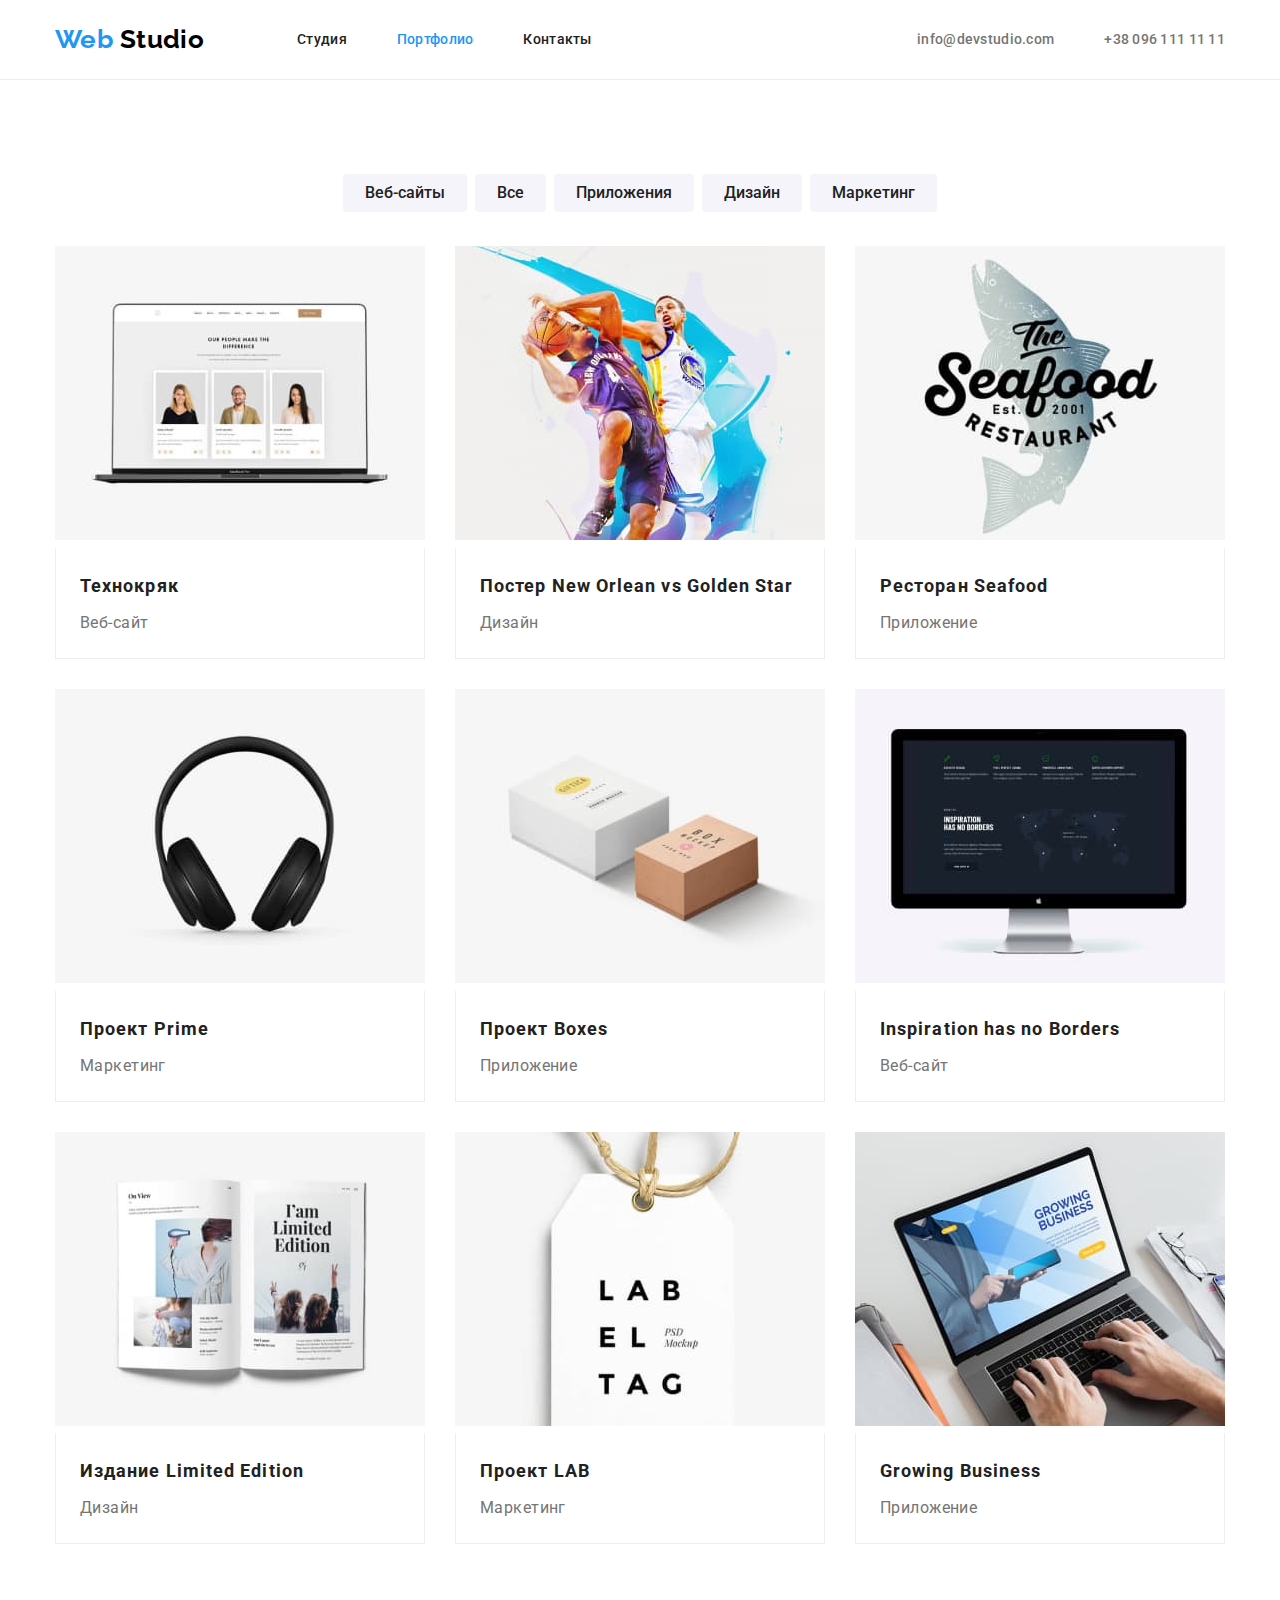
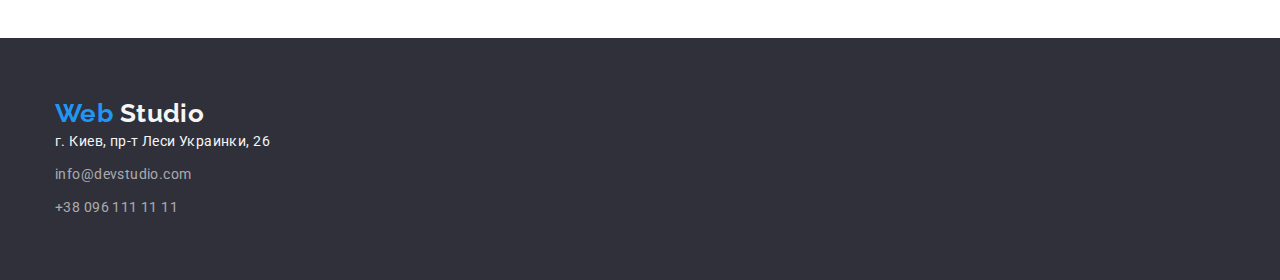
==== portfolio.html @ 70b6d52c "summary" ====
<!DOCTYPE html>
<html lang="ru">
  <head>
    <meta charset="UTF-8" />
    <meta http-equiv="X-UA-Compatible" content="IE=edge" />
    <meta name="viewport" content="width=device-width, initial-scale=1.0" />
    <link rel="preconnect" href="https://fonts.googleapis.com" />
    <link rel="preconnect" href="https://fonts.gstatic.com" crossorigin />
    <link
      href="https://fonts.googleapis.com/css2?family=Raleway:wght@700&family=Roboto:wght@400;500;700;900&display=swap"
      rel="stylesheet"
    />
    <title>Document</title>
    <link
      rel="stylesheet"
      href="https://cdnjs.cloudflare.com/ajax/libs/modern-normalize/1.1.0/modern-normalize.min.css"
    />
    <link rel="stylesheet" href="./css/styles.css" />
  </head>
  <body>
    <!-- Верхняя линия -->
    <header class="header">
      <div class="container main-nav">
        <a href="./index.html" class="logo">Web <span class="logo-studio">Studio</span> </a>
        <nav>
          <ul class="site-nav list">
            <li class="item"><a href="./index.html" class="link">Студия</a></li>
            <li class="item"><a href="./portfolio.html" class="link current">Портфолио</a></li>
            <li class="item"><a href="" class="link">Контакты</a></li>
          </ul>
        </nav>
        <ul class="header-contacts list">
          <li class="item">
            <a href="mailto:info@devstudio.com" class="link">info@devstudio.com</a>
          </li>
          <li class="item"><a href="tel:+380961111111" class="link">+38 096 111 11 11</a></li>
        </ul>
      </div>
    </header>
    <main>
      <!-- Фильтр -->
      <section class="portfolio">
        <div class="container">
          <!-- Прихований заголовок -->
          <h2 class="visually-hidden">Фильтр</h2>
          <ul class="list filter">
            <li class="item"><button type="button" class="btn">Веб-сайты</button></li>
            <li class="item"><button type="button" class="btn">Все</button></li>
            <li class="item"><button type="button" class="btn">Приложения</button></li>
            <li class="item"><button type="button" class="btn">Дизайн</button></li>
            <li class="item"><button type="button" class="btn">Маркетинг</button></li>
          </ul>
          <!-- Прихований заголовок -->
          <h2 class="visually-hidden">Проекты</h2>
          <ul class="list projects">
            <li class="item">
              <img
                src="./images/portfolio-projects/project1.jpg"
                alt=""
                width="370"
                class="photo"
              />

              <div class="photo-text">
                <h3 class="list-titel">Технокряк</h3>
                <p class="list-text">Веб-сайт</p>
              </div>
            </li>
            <li class="item">
              <img
                src="./images/portfolio-projects/project2.jpg"
                alt=""
                width="370"
                class="photo"
              />
              <div class="photo-text">
                <h3 class="list-titel">Постер New Orlean vs Golden Star</h3>
                <p class="list-text">Дизайн</p>
              </div>
            </li>
            <li class="item">
              <img
                src="./images/portfolio-projects/project3.jpg"
                alt=""
                width="370"
                class="photo"
              />
              <div class="photo-text">
                <h3 class="list-titel">Ресторан Seafood</h3>
                <p class="list-text">Приложение</p>
              </div>
            </li>
            <li class="item">
              <img
                src="./images/portfolio-projects/project4.jpg"
                alt=""
                width="370"
                class="photo"
              />
              <div class="photo-text">
                <h3 class="list-titel">Проект Prime</h3>
                <p class="list-text">Маркетинг</p>
              </div>
            </li>
            <li class="item">
              <img
                src="./images/portfolio-projects/project5.jpg"
                alt=""
                width="370"
                class="photo"
              />
              <div class="photo-text">
                <h3 class="list-titel">Проект Boxes</h3>
                <p class="list-text">Приложение</p>
              </div>
            </li>
            <li class="item">
              <img
                src="./images/portfolio-projects/project6.jpg"
                alt=""
                width="370"
                class="photo"
              />
              <div class="photo-text">
                <h3 class="list-titel">Inspiration has no Borders</h3>
                <p class="list-text">Веб-сайт</p>
              </div>
            </li>
            <li class="item">
              <img
                src="./images/portfolio-projects/project7.jpg"
                alt=""
                width="370"
                class="photo"
              />
              <div class="photo-text">
                <h3 class="list-titel">Издание Limited Edition</h3>
                <p class="list-text">Дизайн</p>
              </div>
            </li>
            <li class="item">
              <img
                src="./images/portfolio-projects/project8.jpg"
                alt=""
                width="370"
                class="photo"
              />
              <div class="photo-text">
                <h3 class="list-titel">Проект LAB</h3>
                <p class="list-text">Маркетинг</p>
              </div>
            </li>
            <li class="item">
              <img
                src="./images/portfolio-projects/project9.jpg"
                alt=""
                width="370"
                class="photo"
              />
              <div class="photo-text">
                <h3 class="list-titel">Growing Business</h3>
                <p class="list-text">Приложение</p>
              </div>
            </li>
          </ul>
        </div>
      </section>
    </main>
    <!-- Подвал -->
    <footer class="footer">
      <div class="container">
        <a href="./index.html" class="logo">Web <span class="logo-studio">Studio</span> </a>
        <address>
          <p class="address">г. Киев, пр-т Леси Украинки, 26</p>
          <ul class="footer-contacts list">
            <li class="item">
              <a href="mailto:info@devstudio.com" class="link">info@devstudio.com</a>
            </li>
            <li><a href="tel:+380961111111" class="link">+38 096 111 11 11</a></li>
          </ul>
        </address>
      </div>
    </footer>
  </body>
</html>
---- css/styles.css ----
/* Основний колір тексту #212121 */
/* Додатковий крлір тексту #757575 */
/* Колір фону #f5f5f5 */
/* Додатковий колір фону #F5F4FA */
/* Колір футера #2F303A */
/* Колір наведення #2196F3 */
/* кольори лого #000000, #2196F3 */
/* Колір посилань футер rgba(255, 255, 255, 0.6); */

:root {
  --text-color: #757575;
  --additional-text-color: #212121;
  --background-color: #f5f5f5;
  --additional-background-color: #f5f4fa;
  --header-bacground-color: #ffffff;
  --footer-background-color: #2f303a;
  --logo-color: #000000;
  --activation-color: #2196f3;
  --footer-link-color: rgba(255, 255, 255, 0.6);
  --border-color: #eeeeee;
  --border-header-color: #ececec;
}

body {
  font-family: 'Roboto', sans-serif;
  color: var(--text-color);
  font-size: 14px;
  line-height: 1.71;
  letter-spacing: 0.03em;
}

h1,
h2,
h3,
p,
li {
  margin-top: 0;
  margin-bottom: 0;
}

.container {
  margin-left: auto;
  margin-right: auto;
  width: 1200px;
  padding-left: 15px;
  padding-right: 15px;
}

.titel {
  margin-top: 0;
  margin-bottom: 0;
  text-align: center;
}

.list {
  list-style: none;
  margin: 0;
  padding: 0;
}

.visually-hidden {
  position: absolute;
  width: 1px;
  height: 1px;
  margin: -1px;
  border: 0;
  padding: 0;

  white-space: nowrap;
  clip-path: inset(100%);
  clip: rect(0 0 0 0);
  overflow: hidden;
}

/* Верхняя линия */

.header {
  padding-top: 24px;
  padding-bottom: 24px;

  background-color: var(--header-bacground-color);
  border-bottom: 1px solid var(--border-header-color);
}

.header > .container {
  padding-top: 0;
  padding-bottom: 0;
}

.main-nav {
  display: flex;
  align-items: center;
}

.logo {
  margin-right: 93px;

  font-family: 'Raleway';
  font-weight: 700;
  font-size: 26px;
  line-height: 1.19;
  color: var(--activation-color);
  text-decoration: none;
}

.header .logo-studio {
  color: var(--logo-color);
}

.site-nav {
  display: flex;
}

.site-nav .item + .item {
  margin-left: 50px;
}

.site-nav .link {
  font-weight: 500;
  line-height: 1.14;
  letter-spacing: 0.02em;
  color: var(--additional-text-color);
  text-decoration: none;
}

.site-nav .link.current {
  color: var(--activation-color);
}

.header-contacts {
  display: flex;
  margin-left: auto;
}

.header-contacts .item + .item {
  margin-left: 50px;
}

.header-contacts .link {
  font-weight: 500;
  line-height: 1.14;
  letter-spacing: 0.02em;
  color: inherit;
  text-decoration: none;
}

.site-nav,
.header-contacts {
  list-style: none;
}

.site-nav .link:hover,
.site-nav .link:focus,
.header-contacts .link:hover,
.header-contacts .link:focus {
  color: var(--activation-color);
}

/* index */
/* Шапка */

.hero {
  background-color: var(--footer-background-color);
  text-align: center;
  padding-top: 200px;
  padding-bottom: 200px;
}

.hero .titel {
  margin-top: 0;
  margin-bottom: 30px;
  font-weight: 900;
  font-size: 44px;
  line-height: 1.36;

  letter-spacing: 0.06em;
  text-transform: uppercase;

  color: var(--background-color);
}

.hero .btn {
  min-width: 200px;
  padding: 10px 32px;
  font-weight: 700;
  font-size: 16px;
  line-height: 1.87;
  border-radius: 4px;
  border: 0;

  color: var(--background-color);
  background-color: var(--activation-color);

  cursor: pointer;
  font-family: inherit;
}

/* Особености */
.peculiarities {
  padding-top: 94px;
  padding-bottom: 94px;
}

.peculiarities > .container {
  padding-bottom: 0;
}

.peculiarities .list-titel {
  margin-bottom: 10px;
  font-weight: 700;
  font-size: 14px;
  line-height: 1.14;
  text-transform: uppercase;
  color: var(--additional-text-color);
}

.peculiarities .list {
  display: flex;
}

.peculiarities .item {
  width: calc((100%-90px) / 4);
  margin-right: 30px;
}

.peculiarities .item:nth-child(4n) {
  margin-right: 0px;
}

/* Чем мы занимаемся */
/* Наша команда */

.work {
  padding-bottom: 94px;
}

.work .list {
  display: flex;
}

.work .item {
  width: calc((100%-60px) / 3);
  margin-right: 30px;
}

.work .item:nth-child(3n) {
  margin-right: 0px;
}

.team {
  padding-top: 94px;
  padding-bottom: 94px;
}

.team .list {
  display: flex;
}

.team .item {
  width: calc((100%-90px) / 4);
  margin-right: 30px;
  text-align: center;
  box-shadow: 0px 1px 3px rgba(0, 0, 0, 0.12), 0px 1px 1px rgba(0, 0, 0, 0.14),
    0px 2px 1px rgba(0, 0, 0, 0.2);
  border-radius: 0px 0px 4px 4px;
}

.team .item:nth-child(4n) {
  margin-right: 0px;
}

.team {
  background-color: var(--additional-background-color);
}

.work .titel,
.team .titel {
  margin-bottom: 50px;
  font-weight: 700;
  font-size: 36px;
  line-height: 1.16;
  text-align: center;
  color: var(--additional-text-color);
}

/* .team .photo {
  margin-bottom: 10px;
} */
.team .photo-text {
  padding-top: 30px;
  padding-bottom: 30px;
}

.team .list-titel {
  margin-bottom: 10px;

  font-weight: 500;
  font-size: 16px;
  line-height: 1.18;
  text-align: center;
  color: var(--additional-text-color);
}

.team .list-text {
  /* margin-bottom: 30px; */

  font-size: 16px;
  line-height: 1.19;
  text-align: center;
}

/* portfolio */
/* Проекты */

.portfolio {
  padding-top: 94px;
  padding-bottom: 94px;
}

.portfolio .filter {
  display: flex;
  justify-content: center;
  margin-bottom: 34px;
}

.filter .item {
  margin-right: 8px;
}

.filter .item:last-child {
  margin-right: 0;
}

.filter .btn {
  padding-top: 6px;
  padding-right: 22px;
  padding-bottom: 6px;
  padding-left: 22px;

  font-weight: 500;
  font-size: 16px;
  line-height: 1.62;
  color: var(--additional-text-color);
  background-color: var(--additional-background-color);
  border: none;
  border-radius: 4px;

  cursor: pointer;
  font-family: inherit;
}

.filter .btn:hover,
.filter .btn:focus {
  color: var(--background-color);
  background-color: var(--activation-color);
}

.projects {
  display: flex;
  flex-wrap: wrap;
}

.projects .item {
  box-sizing: border-box;

  width: 370px;
  margin-right: 30px;
  margin-bottom: 30px;
}

.projects .item:nth-last-child(-n + 3) {
  margin-bottom: 0;
}

.projects .item:nth-child(3n) {
  margin-right: 0px;
}

.projects .photo-text {
  padding-top: 20px;
  padding-right: 24px;
  padding-bottom: 20px;
  padding-left: 24px;

  background: var(--header-bacground-color);
  border-right: 1px solid var(--border-color);
  border-bottom: 1px solid var(--border-color);
  border-left: 1px solid var(--border-color);
}

.projects .list-titel {
  margin-bottom: 4px;

  font-weight: 700;
  font-size: 18px;
  line-height: 2;
  letter-spacing: 0.06em;

  color: var(--additional-text-color);
}

.projects .list-text {
  font-size: 16px;
  line-height: 1.87;
}

/* Подвал */

.footer {
  background-color: var(--footer-background-color);
}

.footer {
  padding-top: 60px;
  padding-bottom: 60px;
}

.footer .logo {
  display: inline-block;
}

.footer .logo-studio {
  color: var(--background-color);
}

.footer .address {
  margin-bottom: 9px;
  color: var(--background-color);
  font-style: normal;
}

.footer-contacts {
  list-style: none;
}

.footer .item:not(:last-child) {
  margin-bottom: 9px;
}

.footer-contacts .link {
  color: rgba(255, 255, 255, 0.6);
  font-style: normal;
  text-decoration: none;
}

.footer-contacts .link:hover,
.footer-contacts .link:focus {
  color: var(--activation-color);
}
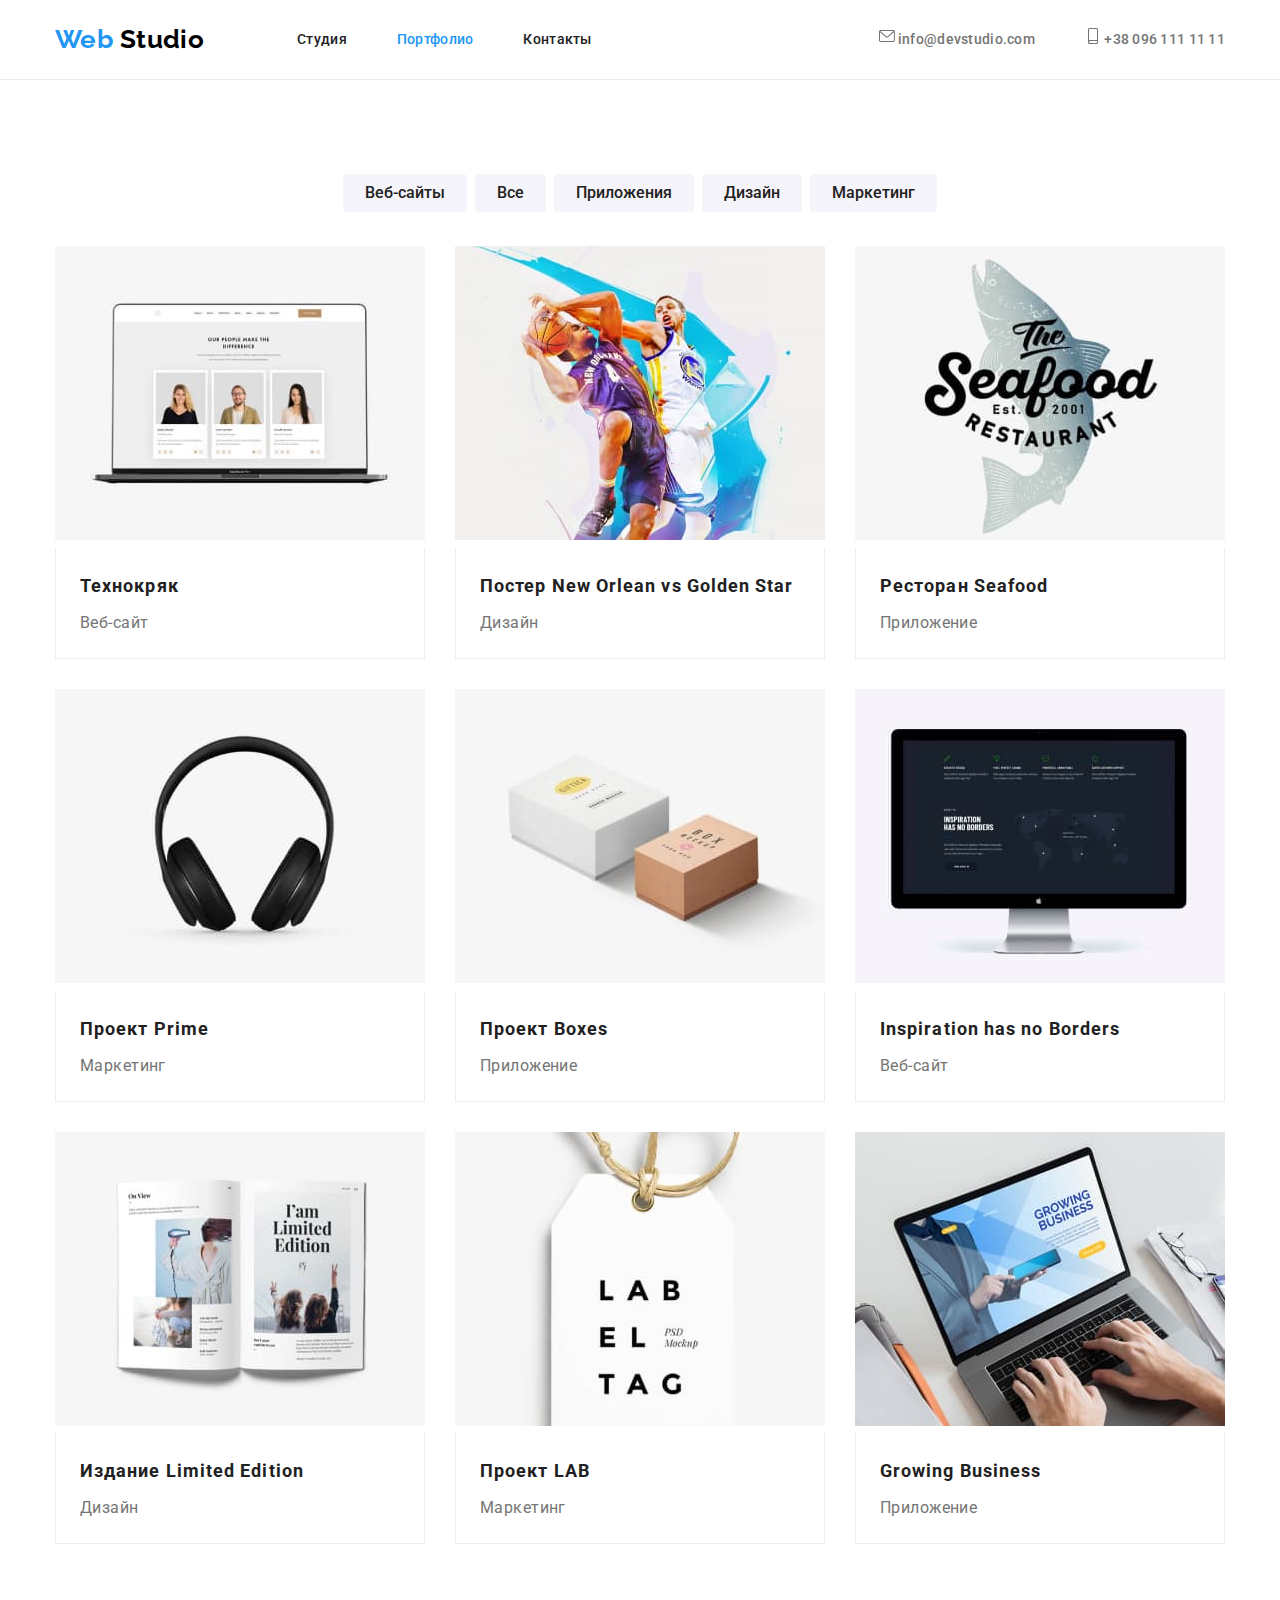
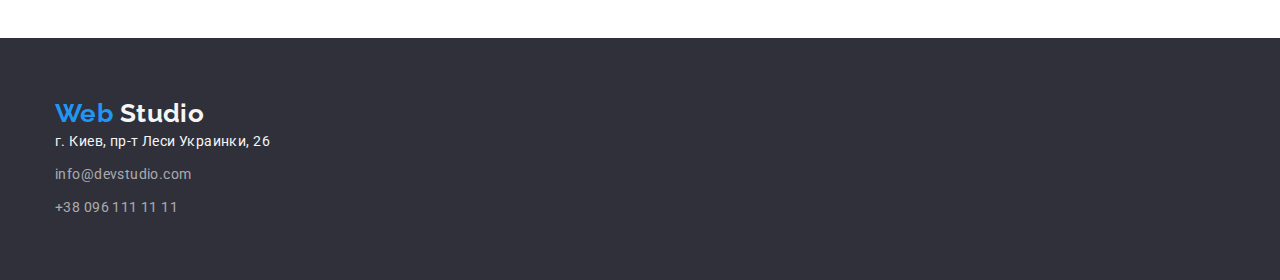
==== commit f983ac10: "ігььфкн" ====
--- a/portfolio.html
+++ b/portfolio.html
@@ -31,9 +31,21 @@
         </nav>
         <ul class="header-contacts list">
           <li class="item">
-            <a href="mailto:info@devstudio.com" class="link">info@devstudio.com</a>
+            <a href="mailto:info@devstudio.com" class="link">
+              <svg class="icon" widht="16px" height="12px">
+                <use href="./images/icon.svg#icon-envelope"></use>
+              </svg>
+              info@devstudio.com</a
+            >
           </li>
-          <li class="item"><a href="tel:+380961111111" class="link">+38 096 111 11 11</a></li>
+          <li class="item">
+            <a href="tel:+380961111111" class="link">
+              <svg class="icon" widht="10px" height="16px">
+                <use href="./images/icon.svg#icon-smartphone"></use>
+              </svg>
+              +38 096 111 11 11</a
+            >
+          </li>
         </ul>
       </div>
     </header>
--- a/css/styles.css
+++ b/css/styles.css
@@ -156,6 +156,12 @@
   color: var(--activation-color);
 }
 
+.header-contacts .icon {
+  width: 16px;
+  height: 16px;
+  fill: var(--text-color);
+}
+
 /* index */
 /* Шапка */
 
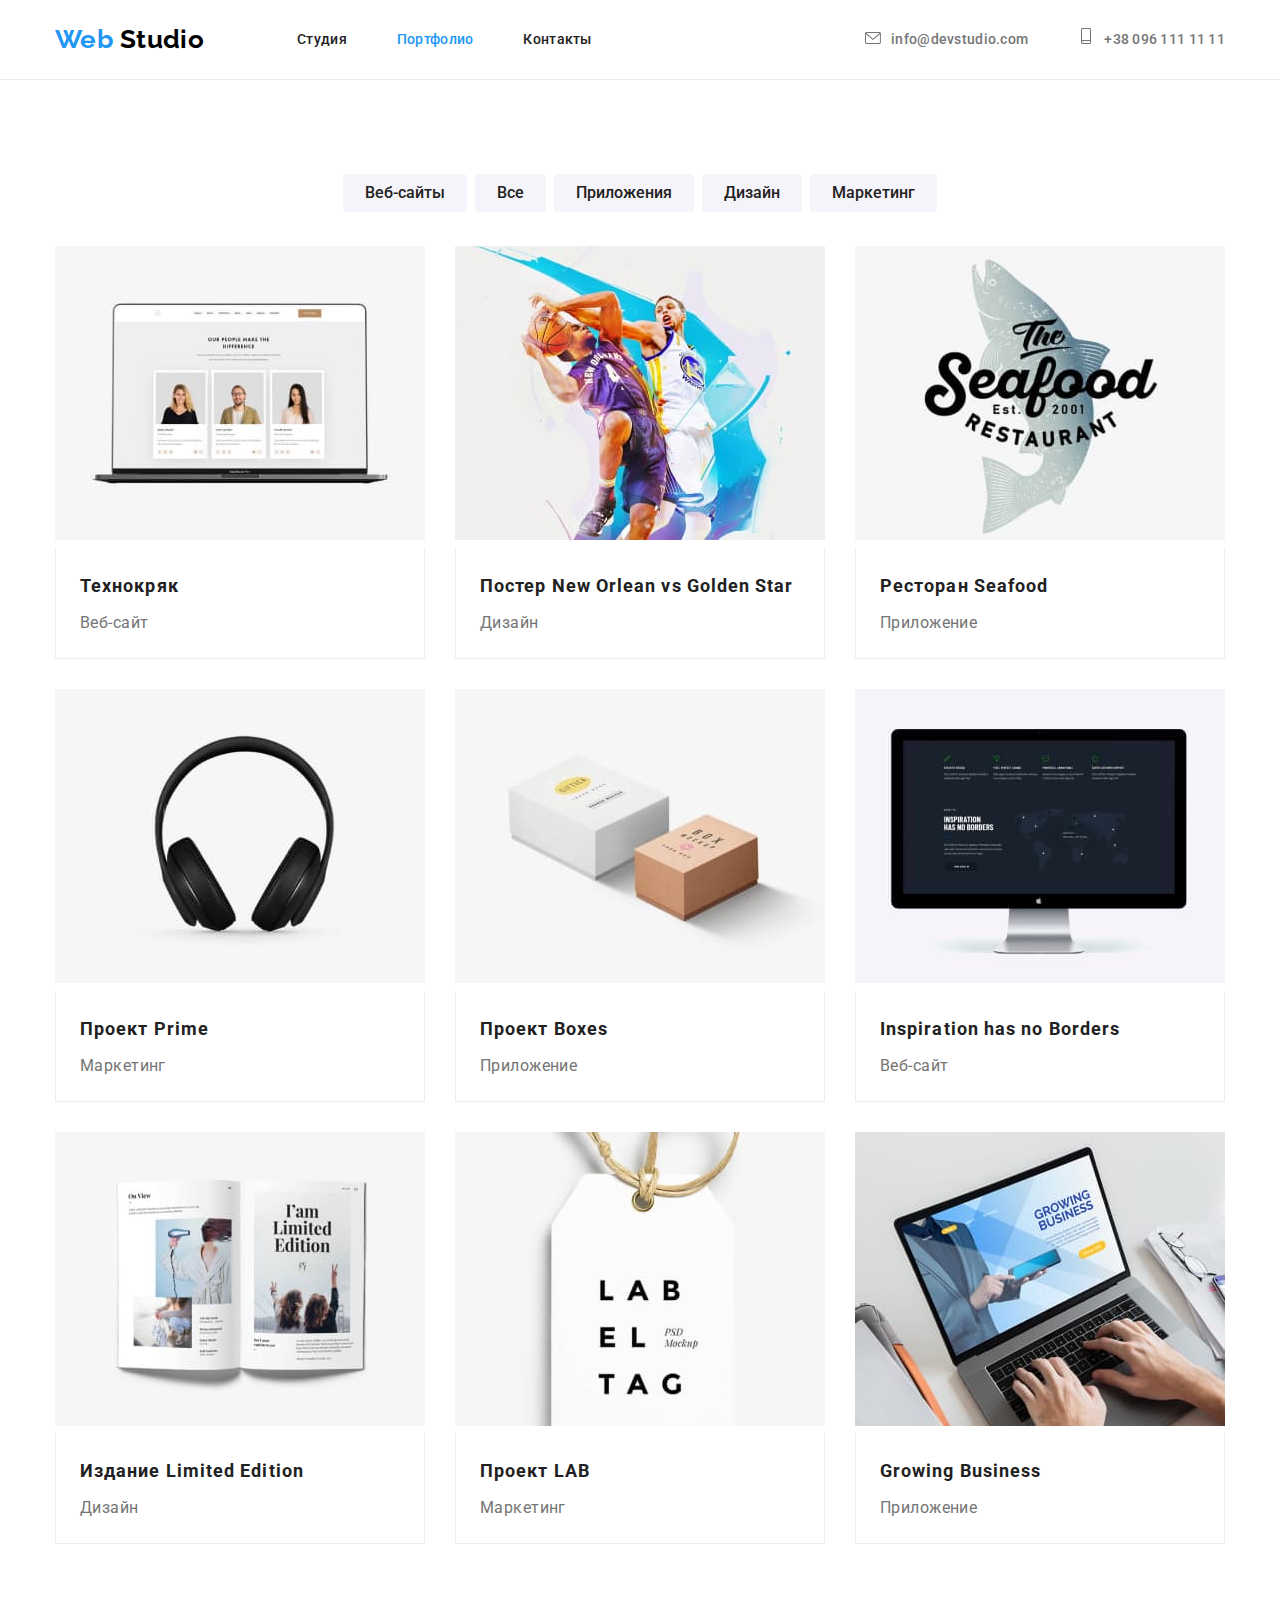
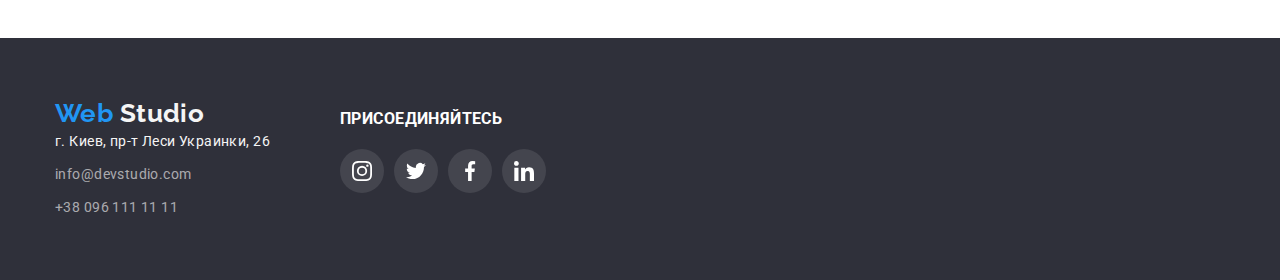
==== commit ee5b59e6: "updata" ====
--- a/portfolio.html
+++ b/portfolio.html
@@ -1,197 +1,178 @@
 <!DOCTYPE html>
 <html lang="ru">
-  <head>
-    <meta charset="UTF-8" />
-    <meta http-equiv="X-UA-Compatible" content="IE=edge" />
-    <meta name="viewport" content="width=device-width, initial-scale=1.0" />
-    <link rel="preconnect" href="https://fonts.googleapis.com" />
-    <link rel="preconnect" href="https://fonts.gstatic.com" crossorigin />
-    <link
-      href="https://fonts.googleapis.com/css2?family=Raleway:wght@700&family=Roboto:wght@400;500;700;900&display=swap"
-      rel="stylesheet"
-    />
-    <title>Document</title>
-    <link
-      rel="stylesheet"
-      href="https://cdnjs.cloudflare.com/ajax/libs/modern-normalize/1.1.0/modern-normalize.min.css"
-    />
-    <link rel="stylesheet" href="./css/styles.css" />
-  </head>
-  <body>
-    <!-- Верхняя линия -->
-    <header class="header">
-      <div class="container main-nav">
-        <a href="./index.html" class="logo">Web <span class="logo-studio">Studio</span> </a>
-        <nav>
-          <ul class="site-nav list">
-            <li class="item"><a href="./index.html" class="link">Студия</a></li>
-            <li class="item"><a href="./portfolio.html" class="link current">Портфолио</a></li>
-            <li class="item"><a href="" class="link">Контакты</a></li>
-          </ul>
-        </nav>
-        <ul class="header-contacts list">
-          <li class="item">
-            <a href="mailto:info@devstudio.com" class="link">
-              <svg class="icon" widht="16px" height="12px">
-                <use href="./images/icon.svg#icon-envelope"></use>
-              </svg>
-              info@devstudio.com</a
-            >
-          </li>
-          <li class="item">
-            <a href="tel:+380961111111" class="link">
-              <svg class="icon" widht="10px" height="16px">
-                <use href="./images/icon.svg#icon-smartphone"></use>
-              </svg>
-              +38 096 111 11 11</a
-            >
-          </li>
-        </ul>
-      </div>
-    </header>
-    <main>
-      <!-- Фильтр -->
-      <section class="portfolio">
-        <div class="container">
-          <!-- Прихований заголовок -->
-          <h2 class="visually-hidden">Фильтр</h2>
-          <ul class="list filter">
-            <li class="item"><button type="button" class="btn">Веб-сайты</button></li>
-            <li class="item"><button type="button" class="btn">Все</button></li>
-            <li class="item"><button type="button" class="btn">Приложения</button></li>
-            <li class="item"><button type="button" class="btn">Дизайн</button></li>
-            <li class="item"><button type="button" class="btn">Маркетинг</button></li>
-          </ul>
-          <!-- Прихований заголовок -->
-          <h2 class="visually-hidden">Проекты</h2>
-          <ul class="list projects">
-            <li class="item">
-              <img
-                src="./images/portfolio-projects/project1.jpg"
-                alt=""
-                width="370"
-                class="photo"
-              />
+	<head>
+		<meta charset="UTF-8" />
+		<meta http-equiv="X-UA-Compatible" content="IE=edge" />
+		<meta name="viewport" content="width=device-width, initial-scale=1.0" />
+		<link rel="preconnect" href="https://fonts.googleapis.com" />
+		<link rel="preconnect" href="https://fonts.gstatic.com" crossorigin />
+		<link
+			href="https://fonts.googleapis.com/css2?family=Raleway:wght@700&family=Roboto:wght@400;500;700;900&display=swap"
+			rel="stylesheet"
+		/>
+		<title>Document</title>
+		<link
+			rel="stylesheet"
+			href="https://cdnjs.cloudflare.com/ajax/libs/modern-normalize/1.1.0/modern-normalize.min.css"
+		/>
+		<link rel="stylesheet" href="./css/styles.css" />
+	</head>
+	<body>
+		<!-- Верхняя линия -->
+		<header class="header">
+			<div class="container main-nav">
+				<a href="./index.html" class="logo">Web <span class="logo-studio">Studio</span> </a>
+				<nav>
+					<ul class="site-nav list">
+						<li class="item"><a href="./index.html" class="link">Студия</a></li>
+						<li class="item"><a href="./portfolio.html" class="link current">Портфолио</a></li>
+						<li class="item"><a href="" class="link">Контакты</a></li>
+					</ul>
+				</nav>
+				<ul class="header-contacts list">
+					<li class="item">
+						<a href="mailto:info@devstudio.com" class="link">
+							<svg class="icon" widht="16px" height="12px">
+								<use href="./images/icon.svg#envelope"></use></svg
+							>info@devstudio.com</a
+						>
+					</li>
+					<li class="item">
+						<a href="tel:+380961111111" class="link">
+							<svg class="icon" widht="10px" height="16px">
+								<use href="./images/icon.svg#smartphone"></use></svg
+							>+38 096 111 11 11</a
+						>
+					</li>
+				</ul>
+			</div>
+		</header>
+		<main>
+			<!-- Фильтр -->
+			<section class="portfolio">
+				<div class="container">
+					<!-- Прихований заголовок -->
+					<h2 class="visually-hidden">Фильтр</h2>
+					<ul class="list filter">
+						<li class="item"><button type="button" class="btn">Веб-сайты</button></li>
+						<li class="item"><button type="button" class="btn">Все</button></li>
+						<li class="item"><button type="button" class="btn">Приложения</button></li>
+						<li class="item"><button type="button" class="btn">Дизайн</button></li>
+						<li class="item"><button type="button" class="btn">Маркетинг</button></li>
+					</ul>
+					<!-- Прихований заголовок -->
+					<h2 class="visually-hidden">Проекты</h2>
+					<ul class="list projects">
+						<li class="item">
+							<img src="./images/portfolio-projects/project1.jpg" alt="" width="370" class="photo" />
 
-              <div class="photo-text">
-                <h3 class="list-titel">Технокряк</h3>
-                <p class="list-text">Веб-сайт</p>
-              </div>
-            </li>
-            <li class="item">
-              <img
-                src="./images/portfolio-projects/project2.jpg"
-                alt=""
-                width="370"
-                class="photo"
-              />
-              <div class="photo-text">
-                <h3 class="list-titel">Постер New Orlean vs Golden Star</h3>
-                <p class="list-text">Дизайн</p>
-              </div>
-            </li>
-            <li class="item">
-              <img
-                src="./images/portfolio-projects/project3.jpg"
-                alt=""
-                width="370"
-                class="photo"
-              />
-              <div class="photo-text">
-                <h3 class="list-titel">Ресторан Seafood</h3>
-                <p class="list-text">Приложение</p>
-              </div>
-            </li>
-            <li class="item">
-              <img
-                src="./images/portfolio-projects/project4.jpg"
-                alt=""
-                width="370"
-                class="photo"
-              />
-              <div class="photo-text">
-                <h3 class="list-titel">Проект Prime</h3>
-                <p class="list-text">Маркетинг</p>
-              </div>
-            </li>
-            <li class="item">
-              <img
-                src="./images/portfolio-projects/project5.jpg"
-                alt=""
-                width="370"
-                class="photo"
-              />
-              <div class="photo-text">
-                <h3 class="list-titel">Проект Boxes</h3>
-                <p class="list-text">Приложение</p>
-              </div>
-            </li>
-            <li class="item">
-              <img
-                src="./images/portfolio-projects/project6.jpg"
-                alt=""
-                width="370"
-                class="photo"
-              />
-              <div class="photo-text">
-                <h3 class="list-titel">Inspiration has no Borders</h3>
-                <p class="list-text">Веб-сайт</p>
-              </div>
-            </li>
-            <li class="item">
-              <img
-                src="./images/portfolio-projects/project7.jpg"
-                alt=""
-                width="370"
-                class="photo"
-              />
-              <div class="photo-text">
-                <h3 class="list-titel">Издание Limited Edition</h3>
-                <p class="list-text">Дизайн</p>
-              </div>
-            </li>
-            <li class="item">
-              <img
-                src="./images/portfolio-projects/project8.jpg"
-                alt=""
-                width="370"
-                class="photo"
-              />
-              <div class="photo-text">
-                <h3 class="list-titel">Проект LAB</h3>
-                <p class="list-text">Маркетинг</p>
-              </div>
-            </li>
-            <li class="item">
-              <img
-                src="./images/portfolio-projects/project9.jpg"
-                alt=""
-                width="370"
-                class="photo"
-              />
-              <div class="photo-text">
-                <h3 class="list-titel">Growing Business</h3>
-                <p class="list-text">Приложение</p>
-              </div>
-            </li>
-          </ul>
+							<div class="photo-text">
+								<h3 class="list-titel">Технокряк</h3>
+								<p class="list-text">Веб-сайт</p>
+							</div>
+						</li>
+						<li class="item">
+							<img src="./images/portfolio-projects/project2.jpg" alt="" width="370" class="photo" />
+							<div class="photo-text">
+								<h3 class="list-titel">Постер New Orlean vs Golden Star</h3>
+								<p class="list-text">Дизайн</p>
+							</div>
+						</li>
+						<li class="item">
+							<img src="./images/portfolio-projects/project3.jpg" alt="" width="370" class="photo" />
+							<div class="photo-text">
+								<h3 class="list-titel">Ресторан Seafood</h3>
+								<p class="list-text">Приложение</p>
+							</div>
+						</li>
+						<li class="item">
+							<img src="./images/portfolio-projects/project4.jpg" alt="" width="370" class="photo" />
+							<div class="photo-text">
+								<h3 class="list-titel">Проект Prime</h3>
+								<p class="list-text">Маркетинг</p>
+							</div>
+						</li>
+						<li class="item">
+							<img src="./images/portfolio-projects/project5.jpg" alt="" width="370" class="photo" />
+							<div class="photo-text">
+								<h3 class="list-titel">Проект Boxes</h3>
+								<p class="list-text">Приложение</p>
+							</div>
+						</li>
+						<li class="item">
+							<img src="./images/portfolio-projects/project6.jpg" alt="" width="370" class="photo" />
+							<div class="photo-text">
+								<h3 class="list-titel">Inspiration has no Borders</h3>
+								<p class="list-text">Веб-сайт</p>
+							</div>
+						</li>
+						<li class="item">
+							<img src="./images/portfolio-projects/project7.jpg" alt="" width="370" class="photo" />
+							<div class="photo-text">
+								<h3 class="list-titel">Издание Limited Edition</h3>
+								<p class="list-text">Дизайн</p>
+							</div>
+						</li>
+						<li class="item">
+							<img src="./images/portfolio-projects/project8.jpg" alt="" width="370" class="photo" />
+							<div class="photo-text">
+								<h3 class="list-titel">Проект LAB</h3>
+								<p class="list-text">Маркетинг</p>
+							</div>
+						</li>
+						<li class="item">
+							<img src="./images/portfolio-projects/project9.jpg" alt="" width="370" class="photo" />
+							<div class="photo-text">
+								<h3 class="list-titel">Growing Business</h3>
+								<p class="list-text">Приложение</p>
+							</div>
+						</li>
+					</ul>
+				</div>
+			</section>
+		</main>
+		<!-- Подвал -->
+		<footer class="footer">
+			<div class="container">
+        <div class="blok">				
+          <a href="./index.html" class="logo">Web <span class="logo-studio">Studio</span> </a>
+				  <address>
+					  <p class="address">г. Киев, пр-т Леси Украинки, 26</p>
+					  <ul class="footer-contacts list">
+						  <li class="item">
+							  <a href="mailto:info@devstudio.com" class="link">info@devstudio.com</a>
+						  </li>
+						  <li class="item"><a href="tel:+380961111111" class="link">+38 096 111 11 11</a></li>
+					  </ul>
+				  </address>
         </div>
-      </section>
-    </main>
-    <!-- Подвал -->
-    <footer class="footer">
-      <div class="container">
-        <a href="./index.html" class="logo">Web <span class="logo-studio">Studio</span> </a>
-        <address>
-          <p class="address">г. Киев, пр-т Леси Украинки, 26</p>
-          <ul class="footer-contacts list">
-            <li class="item">
-              <a href="mailto:info@devstudio.com" class="link">info@devstudio.com</a>
-            </li>
-            <li><a href="tel:+380961111111" class="link">+38 096 111 11 11</a></li>
-          </ul>
-        </address>
-      </div>
-    </footer>
-  </body>
+        <div class="blok">
+          <h3 class="blok-titel">присоединяйтесь</h3>
+          <ul class="list social-links-company">
+                  <li class="item-links">
+                    <a class="link" href=""><svg class="icon" widht="20px" height="20px">
+                      <use href="./images/icon.svg#instagram"></use>
+                    </svg>
+                  </svg></a>
+                  </li>
+                  <li class="item-links">
+                    <a class="link" href=""><svg class="icon" widht="20px" height="20px">
+                      <use href="./images/icon.svg#twitter"></use>
+                    </svg></a>
+                  </li>
+                  <li class="item-links">
+                    <a class="link" href=""><svg class="icon" widht="20px" height="20px">
+                      <use href="./images/icon.svg#facebook"></use>
+                    </svg></a></li>
+                  <li class="item-links">
+                    <a class="link" href=""><svg class="icon" widht="20px" height="20px">
+                      <use href="./images/icon.svg#linkedin"></use>
+                    </svg></a></li>
+                </ul>
+
+        </div>
+			</div>
+
+		</footer>
+	</body>
 </html>
--- a/css/styles.css
+++ b/css/styles.css
@@ -8,25 +8,27 @@
 /* Колір посилань футер rgba(255, 255, 255, 0.6); */
 
 :root {
-  --text-color: #757575;
-  --additional-text-color: #212121;
-  --background-color: #f5f5f5;
-  --additional-background-color: #f5f4fa;
-  --header-bacground-color: #ffffff;
-  --footer-background-color: #2f303a;
-  --logo-color: #000000;
-  --activation-color: #2196f3;
-  --footer-link-color: rgba(255, 255, 255, 0.6);
-  --border-color: #eeeeee;
-  --border-header-color: #ececec;
+	--text-color: #757575;
+	--additional-text-color: #212121;
+	--background-color: #f5f5f5;
+	--additional-background-color: #f5f4fa;
+	--header-bacground-color: #ffffff;
+	--footer-background-color: #2f303a;
+	--logo-color: #000000;
+	--activation-color: #2196f3;
+	--footer-link-color: rgba(255, 255, 255, 0.6);
+	--border-color: #eeeeee;
+	--border-header-color: #ececec;
+	--icon-color: #afb1b8;
+	--background-links-company: rgba(255, 255, 255, 0.1);
 }
 
 body {
-  font-family: 'Roboto', sans-serif;
-  color: var(--text-color);
-  font-size: 14px;
-  line-height: 1.71;
-  letter-spacing: 0.03em;
+	font-family: "Roboto", sans-serif;
+	color: var(--text-color);
+	font-size: 14px;
+	line-height: 1.71;
+	letter-spacing: 0.03em;
 }
 
 h1,
@@ -34,422 +36,583 @@
 h3,
 p,
 li {
-  margin-top: 0;
-  margin-bottom: 0;
+	margin-top: 0;
+	margin-bottom: 0;
 }
 
 .container {
-  margin-left: auto;
-  margin-right: auto;
-  width: 1200px;
-  padding-left: 15px;
-  padding-right: 15px;
+	margin-left: auto;
+	margin-right: auto;
+	width: 1200px;
+	padding-left: 15px;
+	padding-right: 15px;
 }
 
 .titel {
-  margin-top: 0;
-  margin-bottom: 0;
-  text-align: center;
+	margin-top: 0;
+	margin-bottom: 0;
+	text-align: center;
 }
 
 .list {
-  list-style: none;
-  margin: 0;
-  padding: 0;
+	list-style: none;
+	margin: 0;
+	padding: 0;
 }
 
 .visually-hidden {
-  position: absolute;
-  width: 1px;
-  height: 1px;
-  margin: -1px;
-  border: 0;
-  padding: 0;
-
-  white-space: nowrap;
-  clip-path: inset(100%);
-  clip: rect(0 0 0 0);
-  overflow: hidden;
+	position: absolute;
+	width: 1px;
+	height: 1px;
+	margin: -1px;
+	border: 0;
+	padding: 0;
+
+	white-space: nowrap;
+	clip-path: inset(100%);
+	clip: rect(0 0 0 0);
+	overflow: hidden;
 }
 
 /* Верхняя линия */
 
 .header {
-  padding-top: 24px;
-  padding-bottom: 24px;
-
-  background-color: var(--header-bacground-color);
-  border-bottom: 1px solid var(--border-header-color);
+	padding-top: 24px;
+	padding-bottom: 24px;
+
+	background-color: var(--header-bacground-color);
+	border-bottom: 1px solid var(--border-header-color);
 }
 
 .header > .container {
-  padding-top: 0;
-  padding-bottom: 0;
+	padding-top: 0;
+	padding-bottom: 0;
 }
 
 .main-nav {
-  display: flex;
-  align-items: center;
+	display: flex;
+	align-items: center;
 }
 
 .logo {
-  margin-right: 93px;
-
-  font-family: 'Raleway';
-  font-weight: 700;
-  font-size: 26px;
-  line-height: 1.19;
-  color: var(--activation-color);
-  text-decoration: none;
+	font-family: "Raleway";
+	font-weight: 700;
+	font-size: 26px;
+	line-height: 1.19;
+	color: var(--activation-color);
+	text-decoration: none;
+}
+
+.header .logo {
+	margin-right: 93px;
 }
 
 .header .logo-studio {
-  color: var(--logo-color);
+	color: var(--logo-color);
 }
 
 .site-nav {
-  display: flex;
+	display: flex;
 }
 
 .site-nav .item + .item {
-  margin-left: 50px;
+	margin-left: 50px;
 }
 
 .site-nav .link {
-  font-weight: 500;
-  line-height: 1.14;
-  letter-spacing: 0.02em;
-  color: var(--additional-text-color);
-  text-decoration: none;
+	font-weight: 500;
+	line-height: 1.14;
+	letter-spacing: 0.02em;
+	color: var(--additional-text-color);
+	text-decoration: none;
 }
 
 .site-nav .link.current {
-  color: var(--activation-color);
+	color: var(--activation-color);
 }
 
 .header-contacts {
-  display: flex;
-  margin-left: auto;
+	display: flex;
+	margin-left: auto;
 }
 
 .header-contacts .item + .item {
-  margin-left: 50px;
+	margin-left: 50px;
 }
 
 .header-contacts .link {
-  font-weight: 500;
-  line-height: 1.14;
-  letter-spacing: 0.02em;
-  color: inherit;
-  text-decoration: none;
+	font-weight: 500;
+	line-height: 1.14;
+	letter-spacing: 0.02em;
+	color: inherit;
+	text-decoration: none;
 }
 
 .site-nav,
 .header-contacts {
-  list-style: none;
+	list-style: none;
 }
 
 .site-nav .link:hover,
 .site-nav .link:focus,
 .header-contacts .link:hover,
 .header-contacts .link:focus {
-  color: var(--activation-color);
+	color: var(--activation-color);
 }
 
 .header-contacts .icon {
-  width: 16px;
-  height: 16px;
-  fill: var(--text-color);
+	display: inline-block;
+	margin-right: 10px;
+	width: 16px;
+	/* height: 16px; */
+	fill: currentColor;
 }
 
 /* index */
 /* Шапка */
 
 .hero {
-  background-color: var(--footer-background-color);
-  text-align: center;
-  padding-top: 200px;
-  padding-bottom: 200px;
+	text-align: center;
+	padding-top: 200px;
+	padding-bottom: 200px;
+
+	background-image: linear-gradient(to right, rgba(47, 48, 58, 0.4), rgba(47, 48, 58, 0.4)),
+		url(../images/background-hero.jpg);
+	background-color: var(--footer-background-color);
+	background-repeat: no-repeat;
+	background-position: 50% 50%;
+	background-size: 1600px;
 }
 
 .hero .titel {
-  margin-top: 0;
-  margin-bottom: 30px;
-  font-weight: 900;
-  font-size: 44px;
-  line-height: 1.36;
-
-  letter-spacing: 0.06em;
-  text-transform: uppercase;
-
-  color: var(--background-color);
+	margin-top: 0;
+	margin-bottom: 30px;
+	font-weight: 900;
+	font-size: 44px;
+	line-height: 1.36;
+
+	letter-spacing: 0.06em;
+	text-transform: uppercase;
+
+	color: var(--background-color);
 }
 
 .hero .btn {
-  min-width: 200px;
-  padding: 10px 32px;
-  font-weight: 700;
-  font-size: 16px;
-  line-height: 1.87;
-  border-radius: 4px;
-  border: 0;
-
-  color: var(--background-color);
-  background-color: var(--activation-color);
-
-  cursor: pointer;
-  font-family: inherit;
+	min-width: 200px;
+	padding: 10px 32px;
+	font-weight: 700;
+	font-size: 16px;
+	line-height: 1.87;
+	box-shadow: 0px 4px 4px rgba(0, 0, 0, 0.15);
+	border-radius: 4px;
+	border: 0;
+
+	color: var(--background-color);
+	background-color: var(--activation-color);
+
+	cursor: pointer;
+	font-family: inherit;
 }
 
 /* Особености */
 .peculiarities {
-  padding-top: 94px;
-  padding-bottom: 94px;
+	padding-top: 94px;
+	padding-bottom: 94px;
 }
 
 .peculiarities > .container {
-  padding-bottom: 0;
+	padding-bottom: 0;
 }
 
 .peculiarities .list-titel {
-  margin-bottom: 10px;
-  font-weight: 700;
-  font-size: 14px;
-  line-height: 1.14;
-  text-transform: uppercase;
-  color: var(--additional-text-color);
+	margin-bottom: 10px;
+	font-weight: 700;
+	font-size: 14px;
+	line-height: 1.14;
+	text-transform: uppercase;
+	color: var(--additional-text-color);
 }
 
 .peculiarities .list {
-  display: flex;
+	display: flex;
 }
 
 .peculiarities .item {
-  width: calc((100%-90px) / 4);
-  margin-right: 30px;
+	width: calc((100%-90px) / 4);
+	margin-right: 30px;
 }
 
 .peculiarities .item:nth-child(4n) {
-  margin-right: 0px;
+	margin-right: 0px;
+}
+.peculiarities .icon {
+	display: inline-block;
+	width: 270px;
+	height: 120px;
+
+	padding-top: 25px;
+	padding-right: 100px;
+	padding-bottom: 25px;
+	padding-left: 100px;
+
+	background: #f5f4fa;
+	border-radius: 4px;
 }
 
 /* Чем мы занимаемся */
 /* Наша команда */
 
 .work {
-  padding-bottom: 94px;
+	padding-bottom: 94px;
 }
 
 .work .list {
-  display: flex;
+	display: flex;
 }
 
 .work .item {
-  width: calc((100%-60px) / 3);
-  margin-right: 30px;
+	width: calc((100%-60px) / 3);
+	margin-right: 30px;
 }
 
 .work .item:nth-child(3n) {
-  margin-right: 0px;
+	margin-right: 0px;
 }
 
 .team {
-  padding-top: 94px;
-  padding-bottom: 94px;
-}
-
-.team .list {
-  display: flex;
+	padding-top: 94px;
+	padding-bottom: 94px;
+}
+
+.team-list {
+	display: flex;
 }
 
 .team .item {
-  width: calc((100%-90px) / 4);
-  margin-right: 30px;
-  text-align: center;
-  box-shadow: 0px 1px 3px rgba(0, 0, 0, 0.12), 0px 1px 1px rgba(0, 0, 0, 0.14),
-    0px 2px 1px rgba(0, 0, 0, 0.2);
-  border-radius: 0px 0px 4px 4px;
+	width: calc((100%-90px) / 4);
+	margin-right: 30px;
+	text-align: center;
+	box-shadow: 0px 1px 3px rgba(0, 0, 0, 0.12), 0px 1px 1px rgba(0, 0, 0, 0.14), 0px 2px 1px rgba(0, 0, 0, 0.2);
+	border-radius: 0px 0px 4px 4px;
 }
 
 .team .item:nth-child(4n) {
-  margin-right: 0px;
+	margin-right: 0px;
 }
 
 .team {
-  background-color: var(--additional-background-color);
+	background-color: var(--additional-background-color);
 }
 
 .work .titel,
 .team .titel {
-  margin-bottom: 50px;
-  font-weight: 700;
-  font-size: 36px;
-  line-height: 1.16;
-  text-align: center;
-  color: var(--additional-text-color);
-}
-
-/* .team .photo {
-  margin-bottom: 10px;
-} */
+	margin-bottom: 50px;
+	font-weight: 700;
+	font-size: 36px;
+	line-height: 1.16;
+	text-align: center;
+	color: var(--additional-text-color);
+}
+
 .team .photo-text {
-  padding-top: 30px;
-  padding-bottom: 30px;
+	padding-top: 30px;
+	padding-bottom: 30px;
 }
 
 .team .list-titel {
-  margin-bottom: 10px;
-
-  font-weight: 500;
-  font-size: 16px;
-  line-height: 1.18;
-  text-align: center;
-  color: var(--additional-text-color);
+	margin-bottom: 10px;
+
+	font-weight: 500;
+	font-size: 16px;
+	line-height: 1.18;
+	text-align: center;
+	color: var(--additional-text-color);
 }
 
 .team .list-text {
-  /* margin-bottom: 30px; */
-
-  font-size: 16px;
-  line-height: 1.19;
-  text-align: center;
+	padding-bottom: 16px;
+	font-size: 16px;
+	line-height: 1.19;
+	text-align: center;
+}
+
+.social-links {
+	display: flex;
+	justify-content: center;
+	color: var(--icon-color);
+}
+
+.social-links .link {
+	padding: 12px;
+	text-decoration: none;
+	display: block;
+	width: 44px;
+	height: 44px;
+	border-radius: 50%;
+
+	color: var(--icon-color);
+}
+
+.social-links .link:hover,
+.social-links .link:focus {
+	background-color: var(--activation-color);
+	color: var(--header-bacground-color);
+}
+
+.social-links .icon {
+	display: inline-flex;
+	width: 20px;
+	height: 20px;
+	fill: currentColor;
+}
+
+.social-links .item-links + .item-links {
+	margin-left: 10px;
+}
+
+/* Постоянные клиенты */
+
+.client .titel {
+	margin-bottom: 50px;
+	font-weight: 700;
+	font-size: 36px;
+	line-height: 1.16;
+	text-align: center;
+	color: var(--additional-text-color);
+}
+
+.client {
+	padding-top: 94px;
+	padding-bottom: 94px;
+}
+
+.client .list {
+	display: flex;
+	color: var(--icon-color);
+}
+
+.client .item {
+	width: 170px;
+	height: 92px;
+	padding: 16px 32px;
+	border: 1px solid #afb1b8;
+	border-radius: 4px;
+}
+
+.client .link {
+	color: var(--icon-color);
+}
+
+.client .link:hover,
+.client .link:focus {
+	color: var(--activation-color);
+}
+
+.client .item + .item {
+	margin-left: 30px;
+}
+
+.client .icon {
+	display: block;
+	width: 106px;
+	height: 60px;
+	fill: currentColor;
 }
 
 /* portfolio */
 /* Проекты */
 
 .portfolio {
-  padding-top: 94px;
-  padding-bottom: 94px;
+	padding-top: 94px;
+	padding-bottom: 94px;
 }
 
 .portfolio .filter {
-  display: flex;
-  justify-content: center;
-  margin-bottom: 34px;
+	display: flex;
+	justify-content: center;
+	margin-bottom: 34px;
 }
 
 .filter .item {
-  margin-right: 8px;
+	margin-right: 8px;
 }
 
 .filter .item:last-child {
-  margin-right: 0;
+	margin-right: 0;
+}
+
+.filter .item:hover,
+.filter .item:focus {
+	box-shadow: 0px 3px 1px rgba(0, 0, 0, 0.1), 0px 1px 2px rgba(0, 0, 0, 0.08), 0px 2px 2px rgba(0, 0, 0, 0.12);
 }
 
 .filter .btn {
-  padding-top: 6px;
-  padding-right: 22px;
-  padding-bottom: 6px;
-  padding-left: 22px;
-
-  font-weight: 500;
-  font-size: 16px;
-  line-height: 1.62;
-  color: var(--additional-text-color);
-  background-color: var(--additional-background-color);
-  border: none;
-  border-radius: 4px;
-
-  cursor: pointer;
-  font-family: inherit;
+	padding-top: 6px;
+	padding-right: 22px;
+	padding-bottom: 6px;
+	padding-left: 22px;
+
+	font-weight: 500;
+	font-size: 16px;
+	line-height: 1.62;
+	color: var(--additional-text-color);
+	background-color: var(--additional-background-color);
+	border: none;
+	border-radius: 4px;
+
+	cursor: pointer;
+	font-family: inherit;
 }
 
 .filter .btn:hover,
 .filter .btn:focus {
-  color: var(--background-color);
-  background-color: var(--activation-color);
+	color: var(--background-color);
+	background-color: var(--activation-color);
 }
 
 .projects {
-  display: flex;
-  flex-wrap: wrap;
+	display: flex;
+	flex-wrap: wrap;
 }
 
 .projects .item {
-  box-sizing: border-box;
-
-  width: 370px;
-  margin-right: 30px;
-  margin-bottom: 30px;
+	box-sizing: border-box;
+
+	width: 370px;
+	margin-right: 30px;
+	margin-bottom: 30px;
 }
 
 .projects .item:nth-last-child(-n + 3) {
-  margin-bottom: 0;
+	margin-bottom: 0;
 }
 
 .projects .item:nth-child(3n) {
-  margin-right: 0px;
+	margin-right: 0px;
+}
+
+.projects .item:hover,
+.projects .item:focus {
+	box-shadow: 0px 1px 1px rgba(0, 0, 0, 0.12), 0px 4px 4px rgba(0, 0, 0, 0.06), 1px 4px 6px rgba(0, 0, 0, 0.16);
 }
 
 .projects .photo-text {
-  padding-top: 20px;
-  padding-right: 24px;
-  padding-bottom: 20px;
-  padding-left: 24px;
-
-  background: var(--header-bacground-color);
-  border-right: 1px solid var(--border-color);
-  border-bottom: 1px solid var(--border-color);
-  border-left: 1px solid var(--border-color);
+	padding-top: 20px;
+	padding-right: 24px;
+	padding-bottom: 20px;
+	padding-left: 24px;
+
+	background: var(--header-bacground-color);
+	border-right: 1px solid var(--border-color);
+	border-bottom: 1px solid var(--border-color);
+	border-left: 1px solid var(--border-color);
 }
 
 .projects .list-titel {
-  margin-bottom: 4px;
-
-  font-weight: 700;
-  font-size: 18px;
-  line-height: 2;
-  letter-spacing: 0.06em;
-
-  color: var(--additional-text-color);
+	margin-bottom: 4px;
+
+	font-weight: 700;
+	font-size: 18px;
+	line-height: 2;
+	letter-spacing: 0.06em;
+
+	color: var(--additional-text-color);
 }
 
 .projects .list-text {
-  font-size: 16px;
-  line-height: 1.87;
+	font-size: 16px;
+	line-height: 1.87;
 }
 
 /* Подвал */
 
 .footer {
-  background-color: var(--footer-background-color);
-}
-
-.footer {
-  padding-top: 60px;
-  padding-bottom: 60px;
+	background-color: var(--footer-background-color);
+	padding-top: 60px;
+	padding-bottom: 60px;
 }
 
 .footer .logo {
-  display: inline-block;
+	display: inline-block;
 }
 
 .footer .logo-studio {
-  color: var(--background-color);
+	color: var(--background-color);
 }
 
 .footer .address {
-  margin-bottom: 9px;
-  color: var(--background-color);
-  font-style: normal;
+	margin-bottom: 9px;
+	color: var(--background-color);
+	font-style: normal;
 }
 
 .footer-contacts {
-  list-style: none;
+	list-style: none;
 }
 
 .footer .item:not(:last-child) {
-  margin-bottom: 9px;
+	margin-bottom: 9px;
 }
 
 .footer-contacts .link {
-  color: rgba(255, 255, 255, 0.6);
-  font-style: normal;
-  text-decoration: none;
+	color: rgba(255, 255, 255, 0.6);
+	font-style: normal;
+	text-decoration: none;
 }
 
 .footer-contacts .link:hover,
 .footer-contacts .link:focus {
-  color: var(--activation-color);
-}
+	color: var(--activation-color);
+}
+
+.footer .container {
+	display: flex;
+}
+
+.footer .blok + .blok {
+	margin-left: 70px;
+}
+
+.footer .blok-titel {
+	margin-top: 12px;
+	margin-bottom: 20px;
+
+	font-weight: 700;
+	line-height: 1.14;
+	text-transform: uppercase;
+	color: var(--header-bacground-color);
+}
+
+.social-links-company {
+	display: flex;
+	justify-content: center;
+	color: var(--header-bacground-color);
+}
+
+.social-links-company .link {
+	padding: 12px;
+	text-decoration: none;
+	display: block;
+	width: 44px;
+	height: 44px;
+	border-radius: 50%;
+
+	color: var(--header-bacground-color);
+	background-color: var(--background-links-company);
+}
+
+.social-links-company .link:hover,
+.social-links-company .link:focus {
+	background-color: var(--activation-color);
+}
+
+.social-links-company .icon {
+	display: inline-flex;
+	width: 20px;
+	height: 20px;
+	fill: currentColor;
+}
+
+.social-links-company .item-links + .item-links {
+	margin-left: 10px;
+}
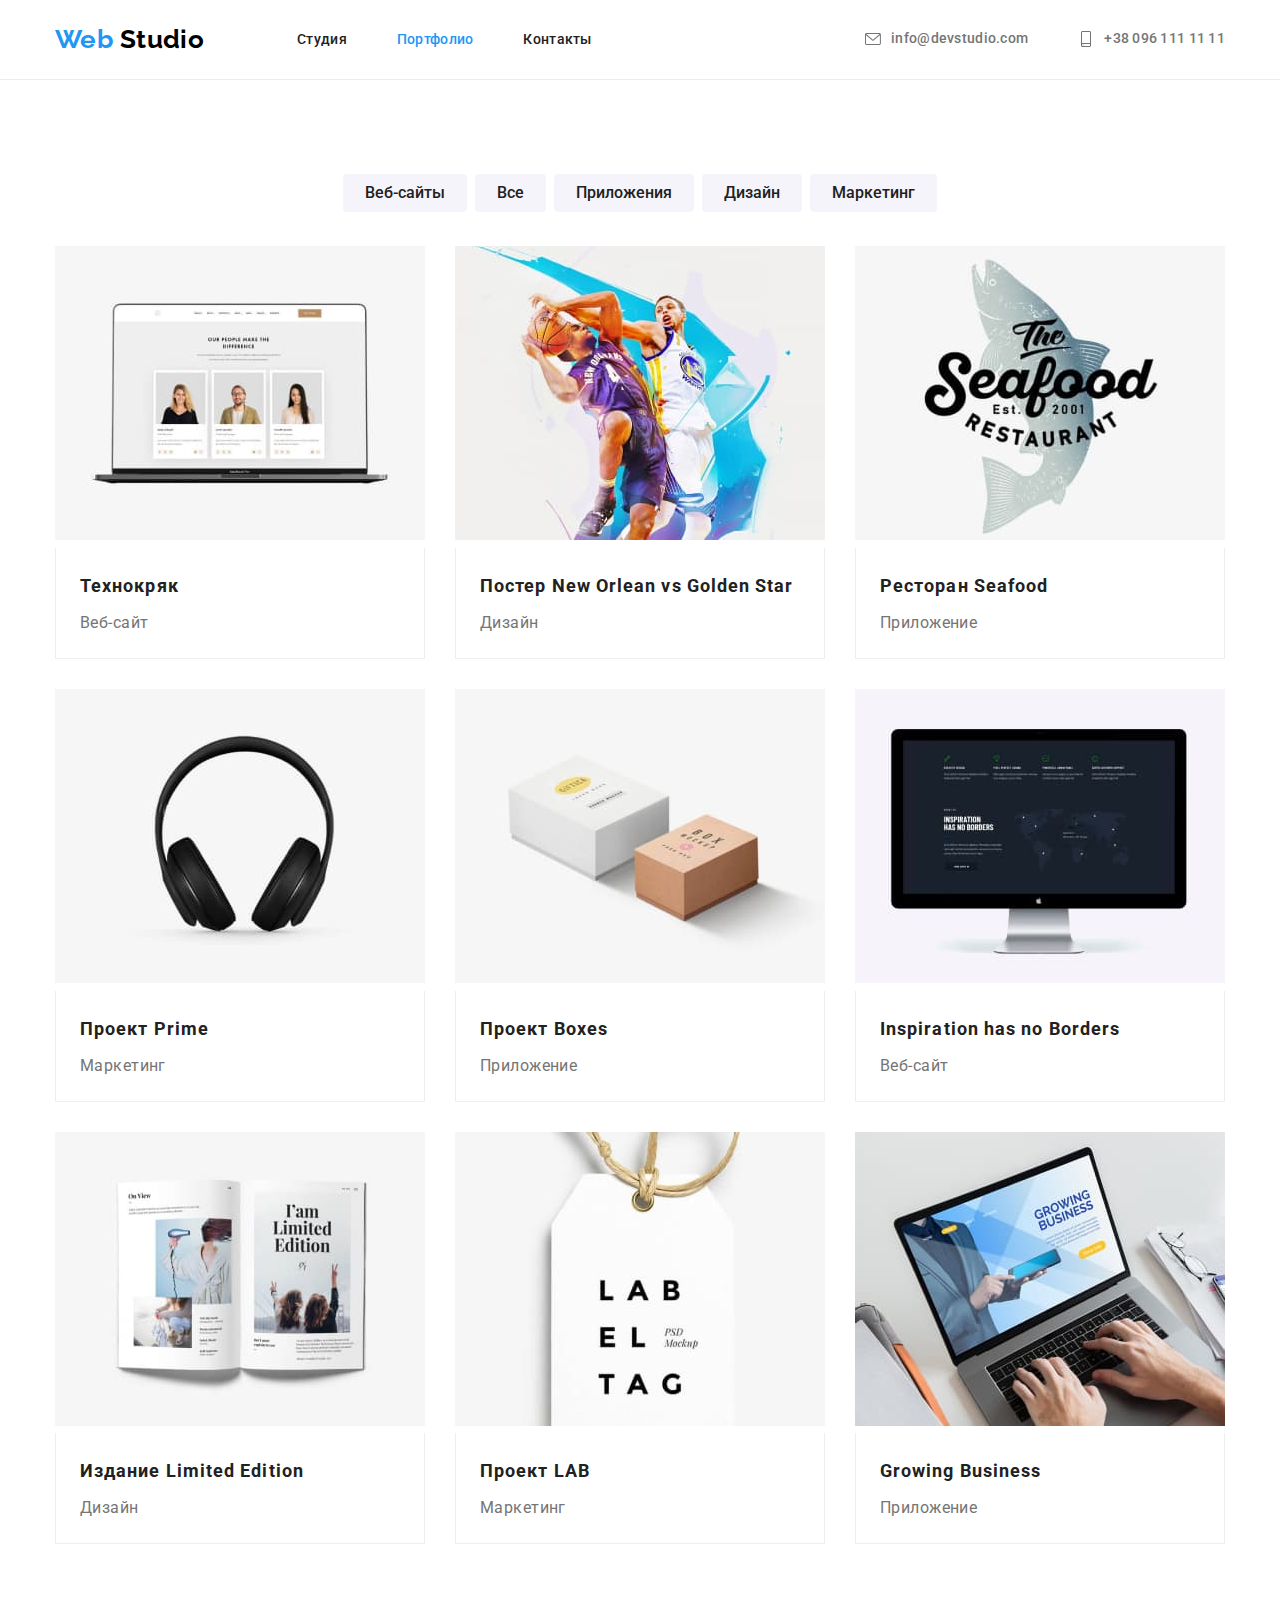
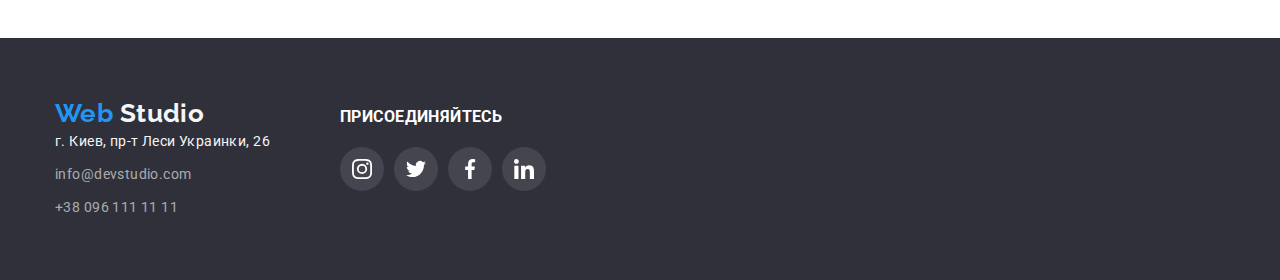
==== commit b2a83702: "updata" ====
--- a/portfolio.html
+++ b/portfolio.html
@@ -64,68 +64,70 @@
 					<h2 class="visually-hidden">Проекты</h2>
 					<ul class="list projects">
 						<li class="item">
-							<img src="./images/portfolio-projects/project1.jpg" alt="" width="370" class="photo" />
-
-							<div class="photo-text">
-								<h3 class="list-titel">Технокряк</h3>
-								<p class="list-text">Веб-сайт</p>
-							</div>
+							<a class="link" href="">
+                <img src="./images/portfolio-projects/project1.jpg" alt="" width="370" class="photo" />
+							  <div class="photo-text">
+								  <h3 class="list-titel">Технокряк</h3>
+								  <p class="list-text">Веб-сайт</p>
+							  </div></a>
 						</li>
 						<li class="item">
-							<img src="./images/portfolio-projects/project2.jpg" alt="" width="370" class="photo" />
-							<div class="photo-text">
-								<h3 class="list-titel">Постер New Orlean vs Golden Star</h3>
-								<p class="list-text">Дизайн</p>
-							</div>
+							<a href="" class="link">
+                <img src="./images/portfolio-projects/project2.jpg" alt="" width="370" class="photo" />
+							  <div class="photo-text">
+								  <h3 class="list-titel">Постер New Orlean vs Golden Star</h3>
+								  <p class="list-text">Дизайн</p>
+							  </div>
+              </a>
 						</li>
 						<li class="item">
-							<img src="./images/portfolio-projects/project3.jpg" alt="" width="370" class="photo" />
+							<a href="" class="link"><img src="./images/portfolio-projects/project3.jpg" alt="" width="370" class="photo" />
 							<div class="photo-text">
 								<h3 class="list-titel">Ресторан Seafood</h3>
 								<p class="list-text">Приложение</p>
-							</div>
+							</div></a>
 						</li>
 						<li class="item">
-							<img src="./images/portfolio-projects/project4.jpg" alt="" width="370" class="photo" />
+							<a href="" class="link"><img src="./images/portfolio-projects/project4.jpg" alt="" width="370" class="photo" />
 							<div class="photo-text">
 								<h3 class="list-titel">Проект Prime</h3>
 								<p class="list-text">Маркетинг</p>
-							</div>
+							</div></a>
 						</li>
 						<li class="item">
-							<img src="./images/portfolio-projects/project5.jpg" alt="" width="370" class="photo" />
+							<a href="" class="link"><img src="./images/portfolio-projects/project5.jpg" alt="" width="370" class="photo" />
 							<div class="photo-text">
 								<h3 class="list-titel">Проект Boxes</h3>
 								<p class="list-text">Приложение</p>
-							</div>
+							</div></a>
 						</li>
 						<li class="item">
-							<img src="./images/portfolio-projects/project6.jpg" alt="" width="370" class="photo" />
+							<a href="" class="link"><img src="./images/portfolio-projects/project6.jpg" alt="" width="370" class="photo" />
 							<div class="photo-text">
 								<h3 class="list-titel">Inspiration has no Borders</h3>
 								<p class="list-text">Веб-сайт</p>
-							</div>
+							</div></a>
 						</li>
 						<li class="item">
-							<img src="./images/portfolio-projects/project7.jpg" alt="" width="370" class="photo" />
+							<a href="" class="link"><img src="./images/portfolio-projects/project7.jpg" alt="" width="370" class="photo" />
 							<div class="photo-text">
 								<h3 class="list-titel">Издание Limited Edition</h3>
 								<p class="list-text">Дизайн</p>
-							</div>
+							</div></a>
 						</li>
 						<li class="item">
-							<img src="./images/portfolio-projects/project8.jpg" alt="" width="370" class="photo" />
+							<a href="" class="link"><img src="./images/portfolio-projects/project8.jpg" alt="" width="370" class="photo" />
 							<div class="photo-text">
 								<h3 class="list-titel">Проект LAB</h3>
 								<p class="list-text">Маркетинг</p>
-							</div>
+							</div></a>
 						</li>
 						<li class="item">
-							<img src="./images/portfolio-projects/project9.jpg" alt="" width="370" class="photo" />
+							<a href="" class="link"><img src="./images/portfolio-projects/project9.jpg" alt="" width="370" class="photo" />
 							<div class="photo-text">
 								<h3 class="list-titel">Growing Business</h3>
 								<p class="list-text">Приложение</p>
-							</div>
+							</div></a>
 						</li>
 					</ul>
 				</div>
--- a/css/styles.css
+++ b/css/styles.css
@@ -141,6 +141,8 @@
 }
 
 .header-contacts .link {
+	display: flex;
+	align-items: center;
 	font-weight: 500;
 	line-height: 1.14;
 	letter-spacing: 0.02em;
@@ -245,18 +247,27 @@
 .peculiarities .item:nth-child(4n) {
 	margin-right: 0px;
 }
+
+.peculiarities .icon-box {
+	display: flex;
+	align-items: center;
+	justify-content: center;
+	height: 120px;
+	margin-bottom: 30px;
+
+	background: #f5f4fa;
+	border-radius: 4px;
+}
+
 .peculiarities .icon {
-	display: inline-block;
-	width: 270px;
-	height: 120px;
-
-	padding-top: 25px;
+	/* display: inline-block; */
+	width: 70px;
+	height: 70px;
+
+	/* padding-top: 25px;
 	padding-right: 100px;
 	padding-bottom: 25px;
-	padding-left: 100px;
-
-	background: #f5f4fa;
-	border-radius: 4px;
+	padding-left: 100px; */
 }
 
 /* Чем мы занимаемся */
@@ -294,6 +305,7 @@
 	text-align: center;
 	box-shadow: 0px 1px 3px rgba(0, 0, 0, 0.12), 0px 1px 1px rgba(0, 0, 0, 0.14), 0px 2px 1px rgba(0, 0, 0, 0.2);
 	border-radius: 0px 0px 4px 4px;
+	background-color: var(--header-bacground-color);
 }
 
 .team .item:nth-child(4n) {
@@ -330,7 +342,7 @@
 }
 
 .team .list-text {
-	padding-bottom: 16px;
+	margin-bottom: 16px;
 	font-size: 16px;
 	line-height: 1.19;
 	text-align: center;
@@ -394,13 +406,19 @@
 .client .item {
 	width: 170px;
 	height: 92px;
-	padding: 16px 32px;
-	border: 1px solid #afb1b8;
+	/* padding: 16px 32px; */
+}
+
+.client .link {
+	display: flex;
+	align-items: center;
+	justify-content: center;
+	color: var(--icon-color);
+
+	border: 1px solid;
 	border-radius: 4px;
-}
-
-.client .link {
-	color: var(--icon-color);
+	width: 100%;
+	height: 100%;
 }
 
 .client .link:hover,
@@ -475,6 +493,12 @@
 	flex-wrap: wrap;
 }
 
+.projects .link {
+	display: inline-block;
+	text-decoration: none;
+	color: inherit;
+}
+
 .projects .item {
 	box-sizing: border-box;
 
@@ -491,8 +515,8 @@
 	margin-right: 0px;
 }
 
-.projects .item:hover,
-.projects .item:focus {
+.projects .link:hover,
+.projects .link:focus {
 	box-shadow: 0px 1px 1px rgba(0, 0, 0, 0.12), 0px 4px 4px rgba(0, 0, 0, 0.06), 1px 4px 6px rgba(0, 0, 0, 0.16);
 }
 
@@ -567,6 +591,7 @@
 
 .footer .container {
 	display: flex;
+	align-items: baseline;
 }
 
 .footer .blok + .blok {
@@ -574,7 +599,7 @@
 }
 
 .footer .blok-titel {
-	margin-top: 12px;
+	/* margin-top: 12px; */
 	margin-bottom: 20px;
 
 	font-weight: 700;
